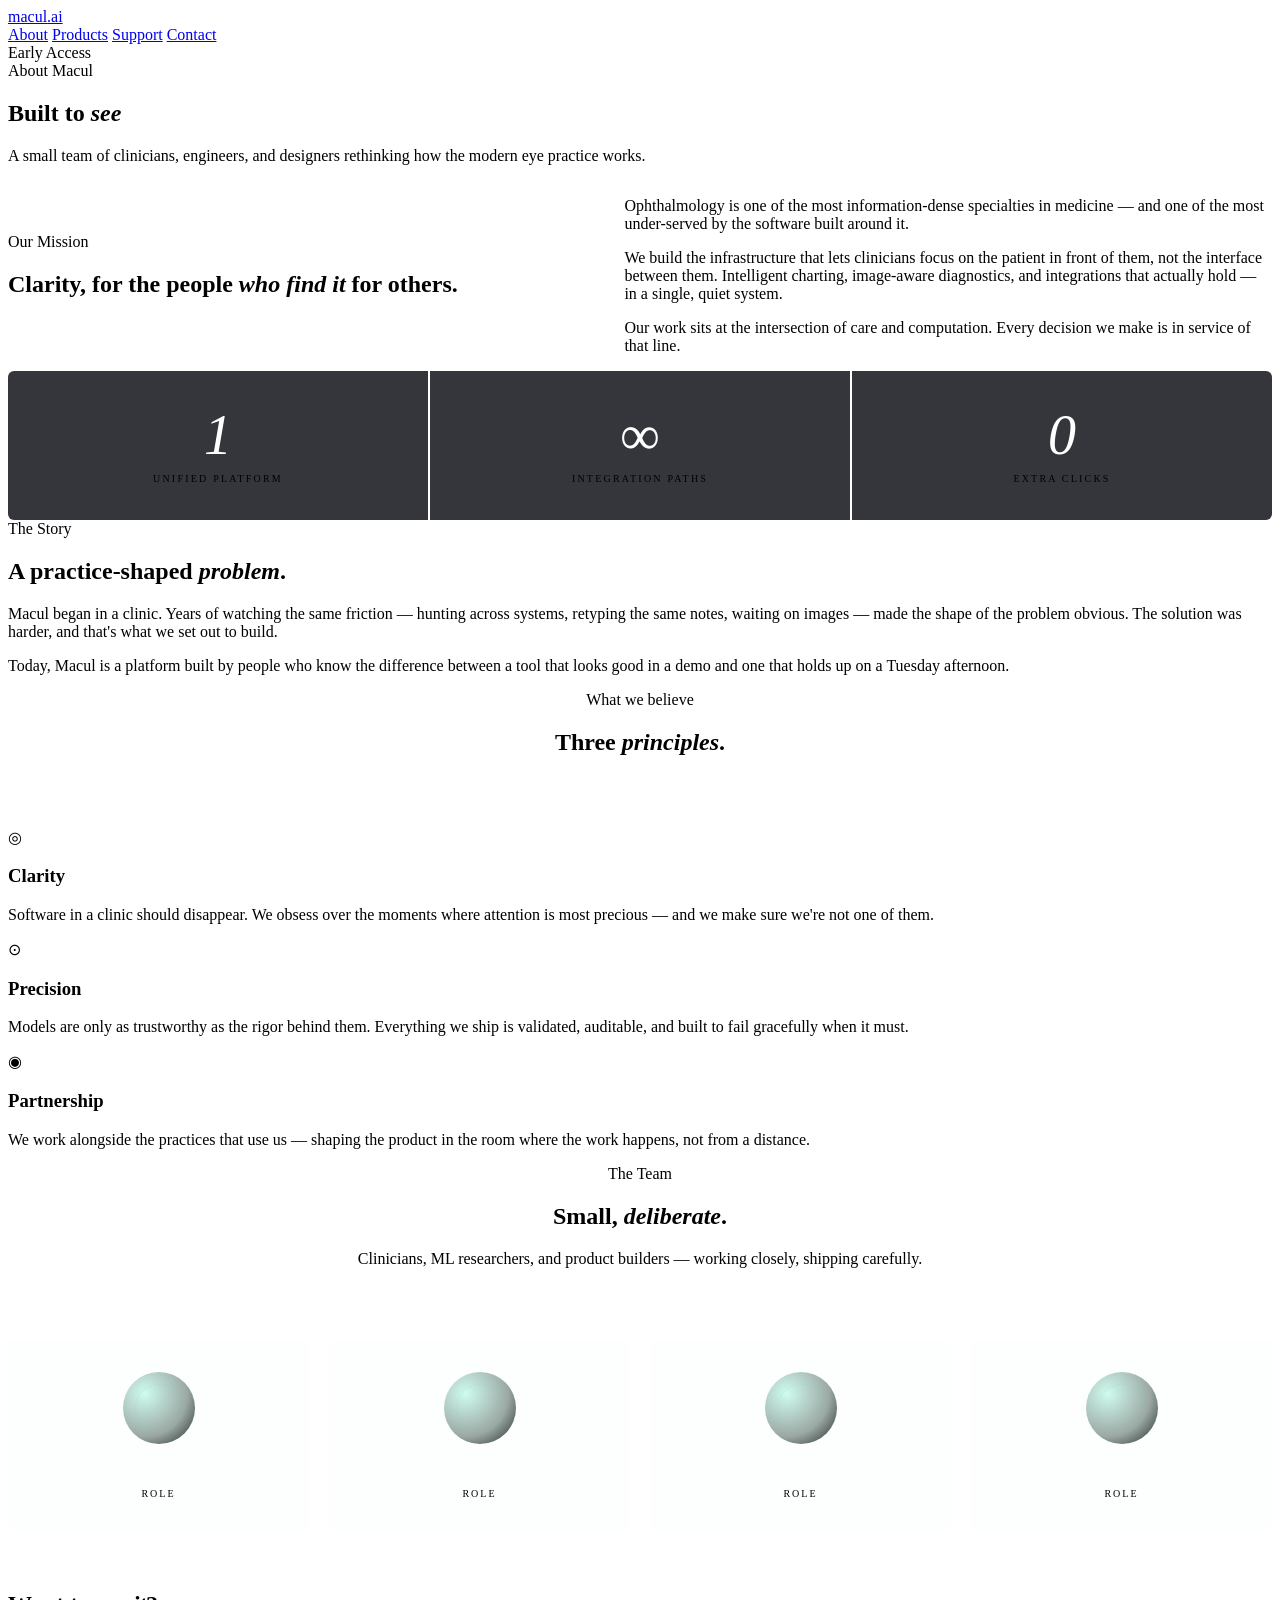
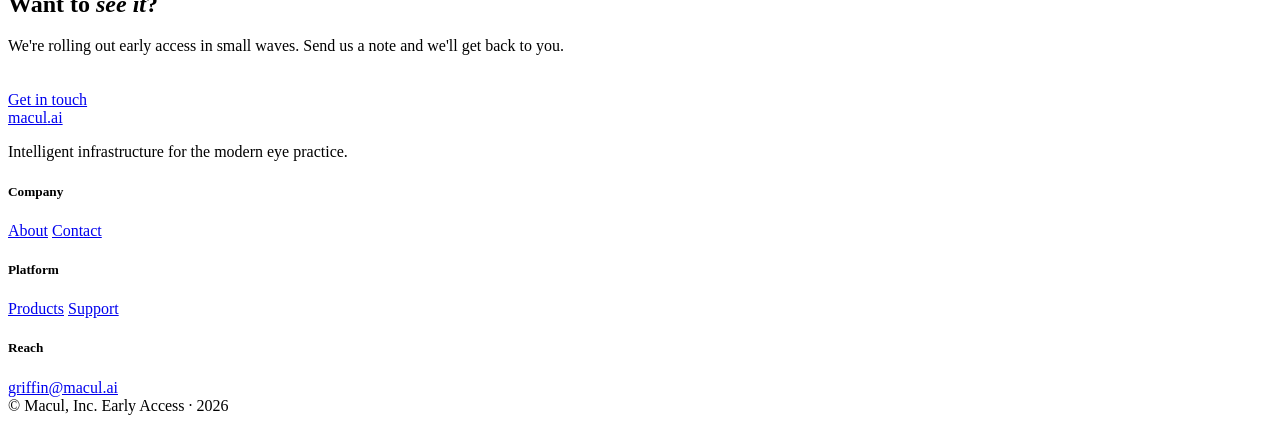
==== about/index.html @ c8741c11 "Create index.html" ====
<!DOCTYPE html>
<html lang="en">
<head>
  <meta charset="UTF-8" />
  <meta name="viewport" content="width=device-width, initial-scale=1.0, viewport-fit=cover" />
  <title>About — Macul.ai</title>
  <meta name="description" content="A team of clinicians, engineers, and designers rethinking how eye care works." />
  <link rel="preconnect" href="https://fonts.googleapis.com" />
  <link rel="preconnect" href="https://fonts.gstatic.com" crossorigin />
  <link href="https://fonts.googleapis.com/css2?family=Cormorant+Garamond:ital,wght@0,200;0,300;0,400;1,200;1,300;1,400&family=DM+Mono:wght@300;400;500&display=swap" rel="stylesheet" />
  <link rel="stylesheet" href="/styles.css" />
  <link rel="icon" type="image/png" href="/favicon.png" />
  <style>
    /* Page-specific */
    .mission {
      display: grid;
      grid-template-columns: 1fr 1.2fr;
      gap: clamp(32px, 6vw, 80px);
      align-items: center;
    }
    @media (max-width: 800px) {
      .mission { grid-template-columns: 1fr; }
    }

    .stat-strip {
      display: grid;
      grid-template-columns: repeat(3, 1fr);
      gap: 2px;
      background: var(--border-soft);
      border: 1px solid var(--border-soft);
      border-radius: 6px;
      overflow: hidden;
    }
    .stat {
      padding: 36px 28px;
      background: rgba(3, 4, 10, 0.8);
      text-align: center;
    }
    .stat .num {
      font-family: var(--serif);
      font-size: clamp(40px, 5vw, 56px);
      font-weight: 200;
      color: #fff;
      line-height: 1;
      margin-bottom: 10px;
    }
    .stat .num em {
      font-style: italic;
      color: var(--accent);
    }
    .stat .label {
      font-family: var(--mono);
      font-size: 10px;
      letter-spacing: 0.22em;
      text-transform: uppercase;
      color: var(--muted);
    }
    @media (max-width: 700px) {
      .stat-strip { grid-template-columns: 1fr; }
    }

    .team-grid {
      display: grid;
      grid-template-columns: repeat(4, 1fr);
      gap: 20px;
    }
    @media (max-width: 900px) { .team-grid { grid-template-columns: repeat(2, 1fr); } }
    @media (max-width: 500px) { .team-grid { grid-template-columns: 1fr; } }

    .team-card {
      padding: 32px 24px;
      border: 1px solid var(--border-soft);
      border-radius: 6px;
      background: rgba(74, 240, 196, 0.015);
      text-align: center;
      transition: border-color 0.3s, background 0.3s;
    }
    .team-card:hover {
      border-color: var(--border);
      background: rgba(74, 240, 196, 0.03);
    }
    .avatar {
      width: 72px;
      height: 72px;
      border-radius: 50%;
      margin: 0 auto 18px;
      background: radial-gradient(circle at 30% 30%,
        rgba(74, 240, 196, 0.25),
        rgba(10, 38, 28, 0.4) 60%,
        rgba(5, 14, 11, 0.9) 100%);
      border: 1px solid var(--border);
      position: relative;
    }
    .avatar::after {
      content: '';
      position: absolute;
      inset: 12px;
      border-radius: 50%;
      border: 1px dashed rgba(74, 240, 196, 0.2);
    }
    .team-card .name {
      font-family: var(--serif);
      font-size: 19px;
      color: #fff;
      margin-bottom: 4px;
    }
    .team-card .role {
      font-family: var(--mono);
      font-size: 10px;
      letter-spacing: 0.2em;
      text-transform: uppercase;
      color: var(--muted);
    }

    /* Hero decorative iris offset */
    .hero .iris-motif {
      transform: translate(-50%, -50%);
      opacity: 0.4;
    }
  </style>
</head>
<body>

  <div class="bg"></div>
  <div class="stars"></div>
  <div class="grain"></div>

  <nav class="nav">
    <a href="/" class="logo">macul<span>.ai</span></a>
    <div class="nav-links">
      <a href="/about/" class="active">About</a>
      <a href="/products/">Products</a>
      <a href="/support/">Support</a>
      <a href="/contact/">Contact</a>
    </div>
    <div class="pill"><div class="pill-dot"></div>Early Access</div>
  </nav>

  <main>

    <!-- Hero -->
    <section class="hero">
      <div class="iris-motif">
        <div class="iris-core"></div>
        <div class="ring r1"></div>
        <div class="ring r2"></div>
        <div class="ring r3"></div>
        <div class="ring r4"></div>
        <div class="orbit ob1"></div>
        <div class="orbit ob2"></div>
        <div class="orbit ob3"></div>
      </div>
      <div class="hero-inner">
        <div class="eyebrow fade-in">About Macul</div>
        <h1 class="fade-in delay-1">Built to <em>see</em></h1>
        <p class="hero-tagline fade-in delay-2">
          A small team of clinicians, engineers, and designers rethinking
          how the modern eye practice works.
        </p>
      </div>
    </section>

    <div class="divider"></div>

    <!-- Mission -->
    <section>
      <div class="container">
        <div class="mission">
          <div>
            <div class="section-label">Our Mission</div>
            <h2>Clarity, for the people <em>who find it</em> for others.</h2>
          </div>
          <div>
            <p class="lead">
              Ophthalmology is one of the most information-dense specialties
              in medicine — and one of the most under-served by the software
              built around it.
            </p>
            <p>
              We build the infrastructure that lets clinicians focus on the
              patient in front of them, not the interface between them.
              Intelligent charting, image-aware diagnostics, and integrations
              that actually hold — in a single, quiet system.
            </p>
            <p>
              Our work sits at the intersection of care and computation. Every
              decision we make is in service of that line.
            </p>
          </div>
        </div>
      </div>
    </section>

    <!-- Stats -->
    <section style="padding-top: 0;">
      <div class="container">
        <div class="stat-strip">
          <div class="stat">
            <div class="num"><em>1</em></div>
            <div class="label">Unified Platform</div>
          </div>
          <div class="stat">
            <div class="num">∞</div>
            <div class="label">Integration Paths</div>
          </div>
          <div class="stat">
            <div class="num"><em>0</em></div>
            <div class="label">Extra Clicks</div>
          </div>
        </div>
      </div>
    </section>

    <div class="divider"></div>

    <!-- Story -->
    <section>
      <div class="container">
        <div class="text-center max-prose mx-auto">
          <div class="section-label" style="justify-content:center;">The Story</div>
          <h2>A practice-shaped <em>problem</em>.</h2>
          <p class="mt-lg">
            Macul began in a clinic. Years of watching the same friction —
            hunting across systems, retyping the same notes, waiting on
            images — made the shape of the problem obvious. The solution
            was harder, and that's what we set out to build.
          </p>
          <p>
            Today, Macul is a platform built by people who know the difference
            between a tool that looks good in a demo and one that holds up
            on a Tuesday afternoon.
          </p>
        </div>
      </div>
    </section>

    <div class="divider"></div>

    <!-- Principles -->
    <section>
      <div class="container">
        <div style="text-align:center; margin-bottom: clamp(40px, 6vw, 72px);">
          <div class="section-label" style="justify-content:center;">What we believe</div>
          <h2>Three <em>principles</em>.</h2>
        </div>
        <div class="grid-3">
          <div class="card">
            <span class="glyph">◎</span>
            <h3>Clarity</h3>
            <p>
              Software in a clinic should disappear. We obsess over the moments
              where attention is most precious — and we make sure we're not
              one of them.
            </p>
          </div>
          <div class="card">
            <span class="glyph">⊙</span>
            <h3>Precision</h3>
            <p>
              Models are only as trustworthy as the rigor behind them.
              Everything we ship is validated, auditable, and built to fail
              gracefully when it must.
            </p>
          </div>
          <div class="card">
            <span class="glyph">◉</span>
            <h3>Partnership</h3>
            <p>
              We work alongside the practices that use us — shaping the product
              in the room where the work happens, not from a distance.
            </p>
          </div>
        </div>
      </div>
    </section>

    <div class="divider"></div>

    <!-- Team (placeholder) -->
    <section>
      <div class="container">
        <div style="text-align:center; margin-bottom: clamp(40px, 6vw, 72px);">
          <div class="section-label" style="justify-content:center;">The Team</div>
          <h2>Small, <em>deliberate</em>.</h2>
          <p class="max-prose mx-auto mt-lg">
            Clinicians, ML researchers, and product builders — working closely,
            shipping carefully.
          </p>
        </div>
        <div class="team-grid">
          <div class="team-card">
            <div class="avatar"></div>
            <div class="name">Name</div>
            <div class="role">Role</div>
          </div>
          <div class="team-card">
            <div class="avatar"></div>
            <div class="name">Name</div>
            <div class="role">Role</div>
          </div>
          <div class="team-card">
            <div class="avatar"></div>
            <div class="name">Name</div>
            <div class="role">Role</div>
          </div>
          <div class="team-card">
            <div class="avatar"></div>
            <div class="name">Name</div>
            <div class="role">Role</div>
          </div>
        </div>
      </div>
    </section>

    <!-- CTA -->
    <section style="padding-top: 40px;">
      <div class="container text-center">
        <h2>Want to <em>see it</em>?</h2>
        <p class="max-prose mx-auto mt-lg" style="margin-bottom: 36px;">
          We're rolling out early access in small waves. Send us a note and
          we'll get back to you.
        </p>
        <a href="/contact/" class="btn">Get in touch</a>
      </div>
    </section>

  </main>

  <footer>
    <div class="footer-inner">
      <div class="footer-top">
        <div class="footer-brand">
          <a href="/" class="logo">macul<span>.ai</span></a>
          <p>Intelligent infrastructure for the modern eye practice.</p>
        </div>
        <div class="footer-nav">
          <div class="footer-col">
            <h5>Company</h5>
            <a href="/about/">About</a>
            <a href="/contact/">Contact</a>
          </div>
          <div class="footer-col">
            <h5>Platform</h5>
            <a href="/products/">Products</a>
            <a href="/support/">Support</a>
          </div>
          <div class="footer-col">
            <h5>Reach</h5>
            <a href="mailto:griffin@macul.ai">griffin@macul.ai</a>
          </div>
        </div>
      </div>
      <div class="footer-bottom">
        <span>© Macul, Inc.</span>
        <span>Early Access · 2026</span>
      </div>
    </div>
  </footer>

</body>
</html>
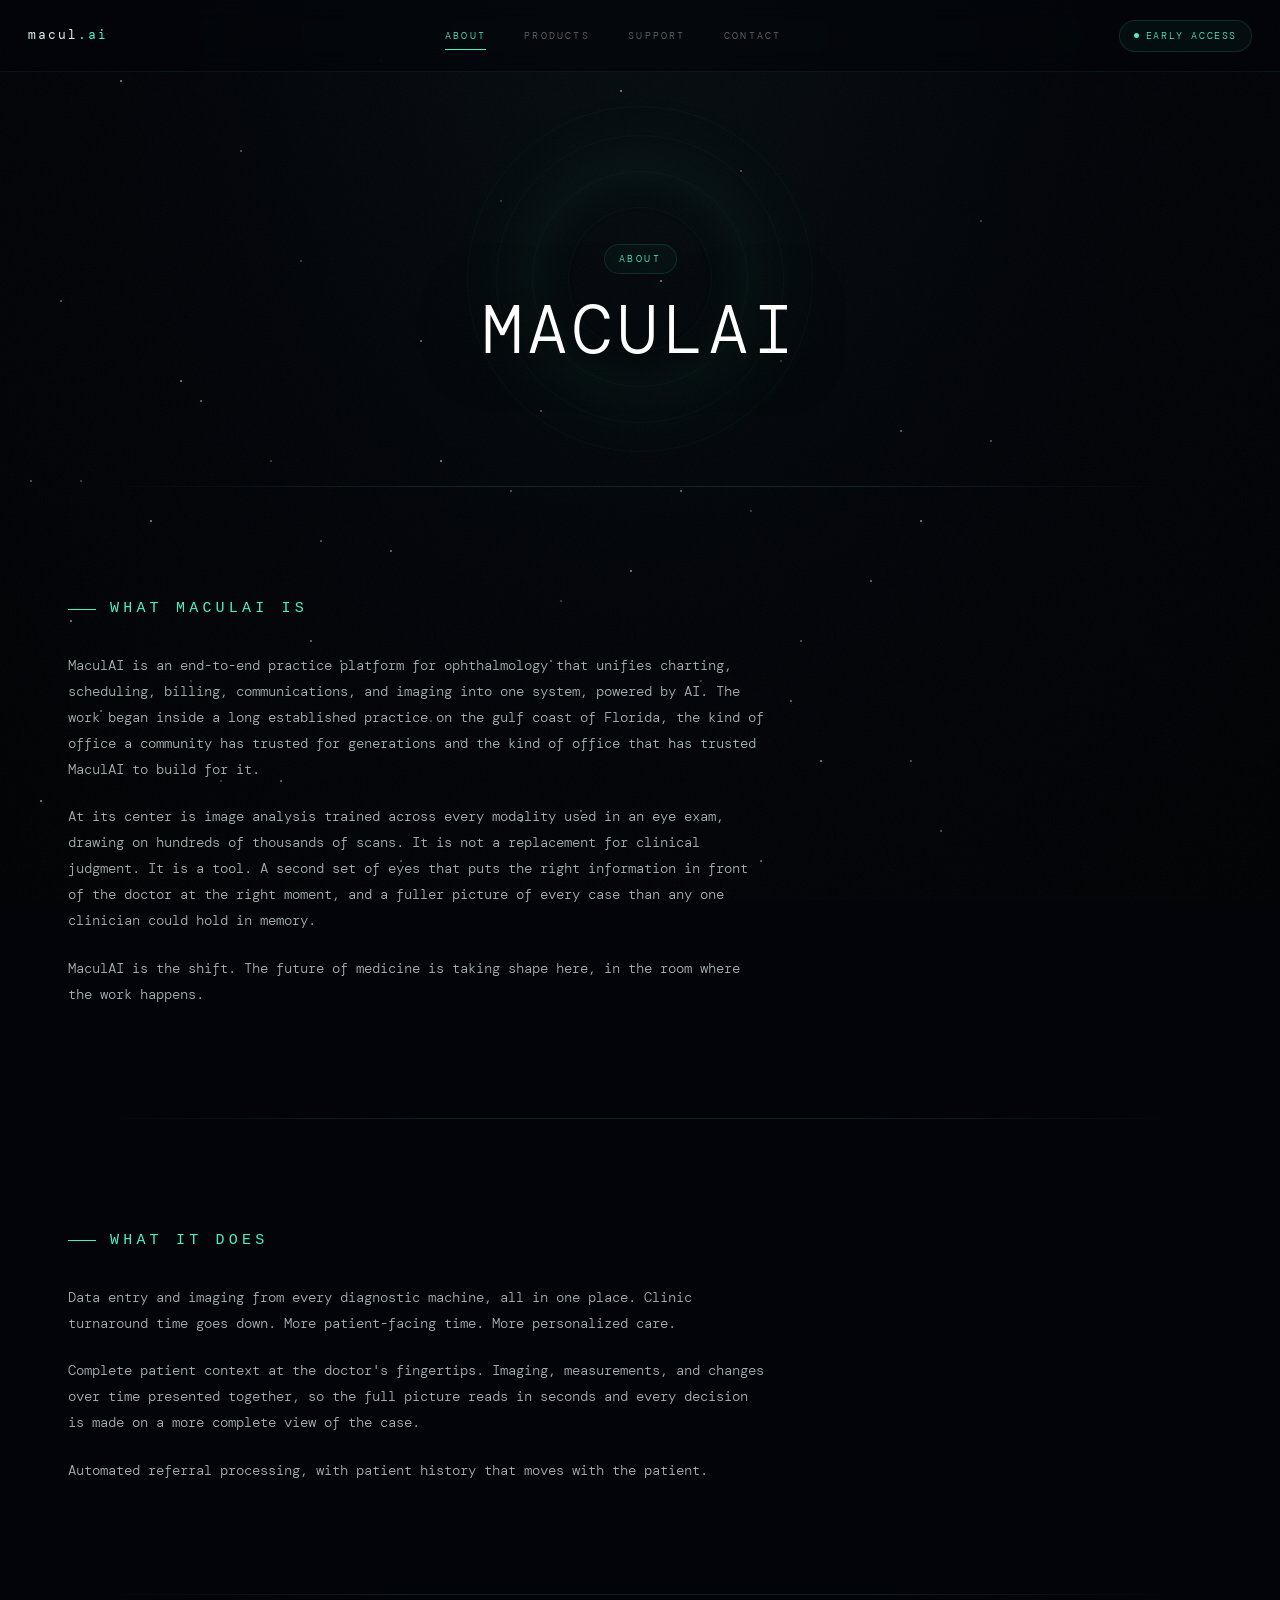
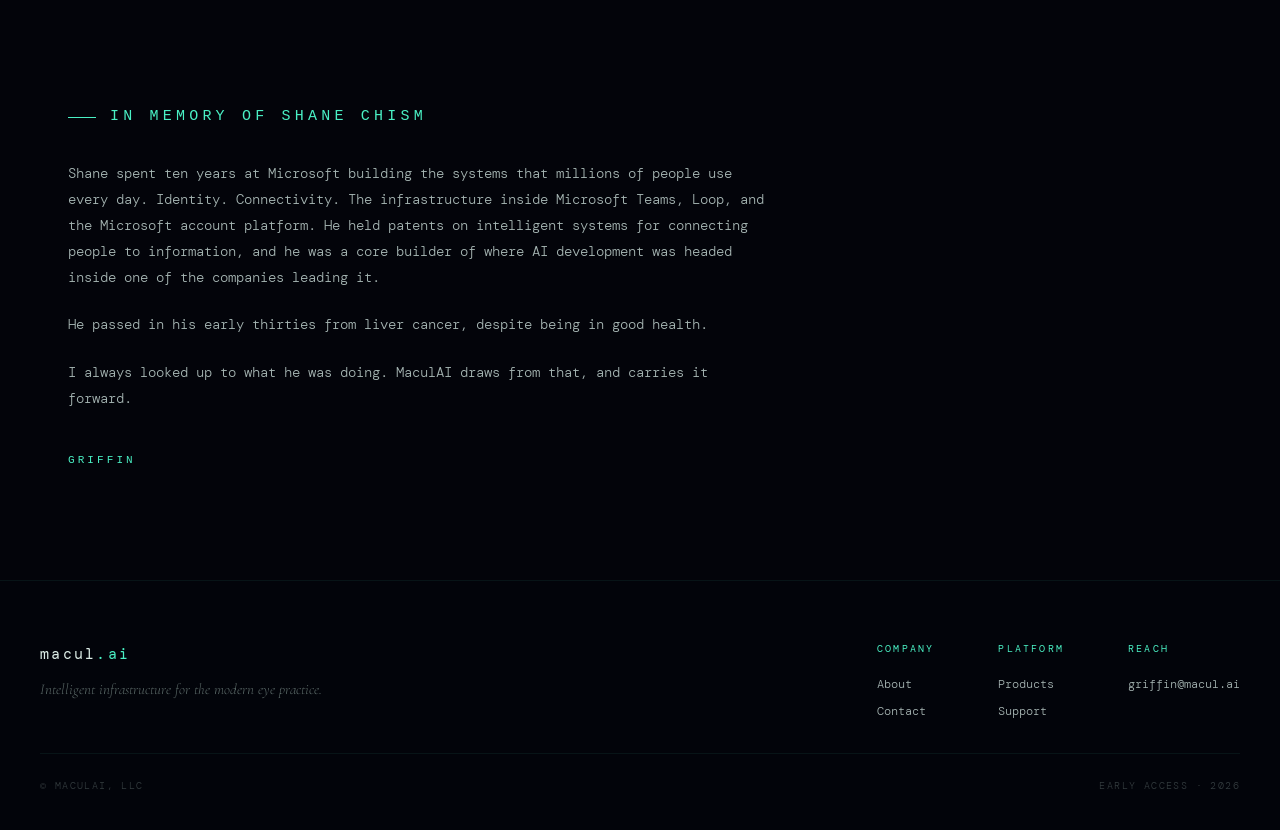
==== commit 7d5a2a53: "Update index.html" ====
--- a/about/index.html
+++ b/about/index.html
@@ -3,119 +3,116 @@
 <head>
   <meta charset="UTF-8" />
   <meta name="viewport" content="width=device-width, initial-scale=1.0, viewport-fit=cover" />
-  <title>About — Macul.ai</title>
-  <meta name="description" content="A team of clinicians, engineers, and designers rethinking how eye care works." />
+  <title>About — MaculAI</title>
+  <meta name="description" content="An end-to-end practice platform for ophthalmology." />
   <link rel="preconnect" href="https://fonts.googleapis.com" />
   <link rel="preconnect" href="https://fonts.gstatic.com" crossorigin />
   <link href="https://fonts.googleapis.com/css2?family=Cormorant+Garamond:ital,wght@0,200;0,300;0,400;1,200;1,300;1,400&family=DM+Mono:wght@300;400;500&display=swap" rel="stylesheet" />
   <link rel="stylesheet" href="/styles.css" />
   <link rel="icon" type="image/png" href="/favicon.png" />
   <style>
-    /* Page-specific */
-    .mission {
-      display: grid;
-      grid-template-columns: 1fr 1.2fr;
-      gap: clamp(32px, 6vw, 80px);
-      align-items: center;
-    }
-    @media (max-width: 800px) {
-      .mission { grid-template-columns: 1fr; }
-    }
-
-    .stat-strip {
-      display: grid;
-      grid-template-columns: repeat(3, 1fr);
-      gap: 2px;
-      background: var(--border-soft);
-      border: 1px solid var(--border-soft);
-      border-radius: 6px;
-      overflow: hidden;
-    }
-    .stat {
-      padding: 36px 28px;
-      background: rgba(3, 4, 10, 0.8);
-      text-align: center;
-    }
-    .stat .num {
-      font-family: var(--serif);
-      font-size: clamp(40px, 5vw, 56px);
-      font-weight: 200;
-      color: #fff;
-      line-height: 1;
-      margin-bottom: 10px;
-    }
-    .stat .num em {
-      font-style: italic;
-      color: var(--accent);
-    }
-    .stat .label {
-      font-family: var(--mono);
-      font-size: 10px;
-      letter-spacing: 0.22em;
-      text-transform: uppercase;
-      color: var(--muted);
-    }
-    @media (max-width: 700px) {
-      .stat-strip { grid-template-columns: 1fr; }
-    }
-
-    .team-grid {
-      display: grid;
-      grid-template-columns: repeat(4, 1fr);
-      gap: 20px;
-    }
-    @media (max-width: 900px) { .team-grid { grid-template-columns: repeat(2, 1fr); } }
-    @media (max-width: 500px) { .team-grid { grid-template-columns: 1fr; } }
-
-    .team-card {
-      padding: 32px 24px;
-      border: 1px solid var(--border-soft);
-      border-radius: 6px;
-      background: rgba(74, 240, 196, 0.015);
-      text-align: center;
-      transition: border-color 0.3s, background 0.3s;
-    }
-    .team-card:hover {
-      border-color: var(--border);
-      background: rgba(74, 240, 196, 0.03);
-    }
-    .avatar {
-      width: 72px;
-      height: 72px;
-      border-radius: 50%;
-      margin: 0 auto 18px;
-      background: radial-gradient(circle at 30% 30%,
-        rgba(74, 240, 196, 0.25),
-        rgba(10, 38, 28, 0.4) 60%,
-        rgba(5, 14, 11, 0.9) 100%);
-      border: 1px solid var(--border);
-      position: relative;
-    }
-    .avatar::after {
-      content: '';
-      position: absolute;
-      inset: 12px;
-      border-radius: 50%;
-      border: 1px dashed rgba(74, 240, 196, 0.2);
-    }
-    .team-card .name {
-      font-family: var(--serif);
-      font-size: 19px;
-      color: #fff;
-      margin-bottom: 4px;
-    }
-    .team-card .role {
-      font-family: var(--mono);
-      font-size: 10px;
-      letter-spacing: 0.2em;
-      text-transform: uppercase;
-      color: var(--muted);
-    }
-
-    /* Hero decorative iris offset */
+    /* Professional cosmos: keep the look, kill the flash */
+
+    /* Iris motif: kill all motion, simplify to a quiet glow */
     .hero .iris-motif {
       transform: translate(-50%, -50%);
       opacity: 0.4;
+      width: 360px;
+      height: 360px;
+    }
+    .hero .iris-motif .ring {
+      animation: none !important;
+    }
+    .hero .iris-motif .ring::before {
+      border-style: solid !important;
+      border-color: rgba(74, 240, 196, 0.08) !important;
+    }
+    .hero .iris-motif .orbit {
+      display: none;
+    }
+
+    /* Hero: tighter, branded, not flashy */
+    .hero {
+      min-height: 46vh;
+      padding-top: 110px;
+      padding-bottom: 60px;
+    }
+    .hero h1.brand {
+      font-family: var(--mono);
+      font-size: clamp(40px, 6vw, 68px);
+      font-weight: 300;
+      letter-spacing: 0.06em;
+      text-transform: uppercase;
+      color: #fff;
+      text-shadow: 0 0 60px rgba(0,0,0,0.85);
+      margin: 0;
+      line-height: 1;
+    }
+
+    /* Section heading: like a blueprint label */
+    .section-heading {
+      font-family: var(--mono);
+      font-size: clamp(13px, 1.3vw, 15px);
+      font-weight: 500;
+      letter-spacing: 0.28em;
+      text-transform: uppercase;
+      color: var(--accent);
+      margin-bottom: 32px;
+      display: flex;
+      align-items: center;
+      gap: 14px;
+    }
+    .section-heading::before {
+      content: '';
+      width: 28px;
+      height: 1px;
+      background: var(--accent);
+      flex-shrink: 0;
+    }
+
+    /* About body: clean prose, max-width controlled */
+    .about-body {
+      max-width: 700px;
+    }
+    .about-body p {
+      font-family: var(--mono);
+      font-size: 14px;
+      font-weight: 300;
+      line-height: 1.85;
+      color: var(--text-soft);
+    }
+    .about-body p + p {
+      margin-top: 22px;
+    }
+    .about-body p strong {
+      color: var(--text);
+      font-weight: 400;
+    }
+
+    /* Signature: clean, mint, unmistakable */
+    .signature {
+      margin-top: 40px;
+      font-family: var(--mono);
+      font-size: 11px;
+      font-weight: 500;
+      letter-spacing: 0.28em;
+      text-transform: uppercase;
+      color: var(--accent);
+    }
+
+    /* Section spacing: generous but not bloated */
+    section {
+      padding: clamp(70px, 9vw, 110px) 0;
+    }
+
+    /* Slow the pill dot — less flashy */
+    .pill-dot {
+      animation-duration: 3.2s;
+    }
+
+    /* Slow fades */
+    .fade-in {
+      animation-duration: 1.2s;
     }
   </style>
 </head>
@@ -146,89 +143,67 @@
         <div class="ring r2"></div>
         <div class="ring r3"></div>
         <div class="ring r4"></div>
-        <div class="orbit ob1"></div>
-        <div class="orbit ob2"></div>
-        <div class="orbit ob3"></div>
       </div>
       <div class="hero-inner">
-        <div class="eyebrow fade-in">About Macul</div>
-        <h1 class="fade-in delay-1">Built to <em>see</em></h1>
-        <p class="hero-tagline fade-in delay-2">
-          A small team of clinicians, engineers, and designers rethinking
-          how the modern eye practice works.
-        </p>
+        <div class="eyebrow fade-in">About</div>
+        <h1 class="brand fade-in delay-1">MACULAI</h1>
       </div>
     </section>
 
     <div class="divider"></div>
 
-    <!-- Mission -->
+    <!-- What MaculAI Is -->
     <section>
       <div class="container">
-        <div class="mission">
-          <div>
-            <div class="section-label">Our Mission</div>
-            <h2>Clarity, for the people <em>who find it</em> for others.</h2>
-          </div>
-          <div>
-            <p class="lead">
-              Ophthalmology is one of the most information-dense specialties
-              in medicine — and one of the most under-served by the software
-              built around it.
-            </p>
-            <p>
-              We build the infrastructure that lets clinicians focus on the
-              patient in front of them, not the interface between them.
-              Intelligent charting, image-aware diagnostics, and integrations
-              that actually hold — in a single, quiet system.
-            </p>
-            <p>
-              Our work sits at the intersection of care and computation. Every
-              decision we make is in service of that line.
-            </p>
-          </div>
-        </div>
-      </div>
-    </section>
-
-    <!-- Stats -->
-    <section style="padding-top: 0;">
-      <div class="container">
-        <div class="stat-strip">
-          <div class="stat">
-            <div class="num"><em>1</em></div>
-            <div class="label">Unified Platform</div>
-          </div>
-          <div class="stat">
-            <div class="num">∞</div>
-            <div class="label">Integration Paths</div>
-          </div>
-          <div class="stat">
-            <div class="num"><em>0</em></div>
-            <div class="label">Extra Clicks</div>
-          </div>
+        <div class="about-body">
+          <div class="section-heading">What MaculAI Is</div>
+          <p>
+            MaculAI is an end-to-end practice platform for ophthalmology
+            that unifies charting, scheduling, billing, communications,
+            and imaging into one system, powered by AI.
+            The work began inside a long established practice on
+            the gulf coast of Florida, the kind of office a community
+            has trusted for generations and the kind of office that has
+            trusted MaculAI to build for it.
+          </p>
+          <p>
+            At its center is image analysis trained across every
+            modality used in an eye exam, drawing on hundreds of
+            thousands of scans. It is not a replacement for clinical
+            judgment. It is a tool. A second set of eyes that puts the
+            right information in front of the doctor at the right
+            moment, and a fuller picture of every case than any one
+            clinician could hold in memory.
+          </p>
+          <p>
+            MaculAI is the shift. The future of medicine is taking
+            shape here, in the room where the work happens.
+          </p>
         </div>
       </div>
     </section>
 
     <div class="divider"></div>
 
-    <!-- Story -->
+    <!-- What It Does -->
     <section>
       <div class="container">
-        <div class="text-center max-prose mx-auto">
-          <div class="section-label" style="justify-content:center;">The Story</div>
-          <h2>A practice-shaped <em>problem</em>.</h2>
-          <p class="mt-lg">
-            Macul began in a clinic. Years of watching the same friction —
-            hunting across systems, retyping the same notes, waiting on
-            images — made the shape of the problem obvious. The solution
-            was harder, and that's what we set out to build.
-          </p>
-          <p>
-            Today, Macul is a platform built by people who know the difference
-            between a tool that looks good in a demo and one that holds up
-            on a Tuesday afternoon.
+        <div class="about-body">
+          <div class="section-heading">What It Does</div>
+          <p>
+            Data entry and imaging from every diagnostic machine, all
+            in one place. Clinic turnaround time goes down. More
+            patient-facing time. More personalized care.
+          </p>
+          <p>
+            Complete patient context at the doctor's fingertips.
+            Imaging, measurements, and changes over time presented
+            together, so the full picture reads in seconds and every
+            decision is made on a more complete view of the case.
+          </p>
+          <p>
+            Automated referral processing, with patient history that
+            moves with the patient.
           </p>
         </div>
       </div>
@@ -236,91 +211,31 @@
 
     <div class="divider"></div>
 
-    <!-- Principles -->
+    <!-- In Memory of Shane Chism -->
     <section>
       <div class="container">
-        <div style="text-align:center; margin-bottom: clamp(40px, 6vw, 72px);">
-          <div class="section-label" style="justify-content:center;">What we believe</div>
-          <h2>Three <em>principles</em>.</h2>
-        </div>
-        <div class="grid-3">
-          <div class="card">
-            <span class="glyph">◎</span>
-            <h3>Clarity</h3>
-            <p>
-              Software in a clinic should disappear. We obsess over the moments
-              where attention is most precious — and we make sure we're not
-              one of them.
-            </p>
-          </div>
-          <div class="card">
-            <span class="glyph">⊙</span>
-            <h3>Precision</h3>
-            <p>
-              Models are only as trustworthy as the rigor behind them.
-              Everything we ship is validated, auditable, and built to fail
-              gracefully when it must.
-            </p>
-          </div>
-          <div class="card">
-            <span class="glyph">◉</span>
-            <h3>Partnership</h3>
-            <p>
-              We work alongside the practices that use us — shaping the product
-              in the room where the work happens, not from a distance.
-            </p>
-          </div>
-        </div>
-      </div>
-    </section>
-
-    <div class="divider"></div>
-
-    <!-- Team (placeholder) -->
-    <section>
-      <div class="container">
-        <div style="text-align:center; margin-bottom: clamp(40px, 6vw, 72px);">
-          <div class="section-label" style="justify-content:center;">The Team</div>
-          <h2>Small, <em>deliberate</em>.</h2>
-          <p class="max-prose mx-auto mt-lg">
-            Clinicians, ML researchers, and product builders — working closely,
-            shipping carefully.
-          </p>
-        </div>
-        <div class="team-grid">
-          <div class="team-card">
-            <div class="avatar"></div>
-            <div class="name">Name</div>
-            <div class="role">Role</div>
-          </div>
-          <div class="team-card">
-            <div class="avatar"></div>
-            <div class="name">Name</div>
-            <div class="role">Role</div>
-          </div>
-          <div class="team-card">
-            <div class="avatar"></div>
-            <div class="name">Name</div>
-            <div class="role">Role</div>
-          </div>
-          <div class="team-card">
-            <div class="avatar"></div>
-            <div class="name">Name</div>
-            <div class="role">Role</div>
-          </div>
-        </div>
-      </div>
-    </section>
-
-    <!-- CTA -->
-    <section style="padding-top: 40px;">
-      <div class="container text-center">
-        <h2>Want to <em>see it</em>?</h2>
-        <p class="max-prose mx-auto mt-lg" style="margin-bottom: 36px;">
-          We're rolling out early access in small waves. Send us a note and
-          we'll get back to you.
-        </p>
-        <a href="/contact/" class="btn">Get in touch</a>
+        <div class="about-body">
+          <div class="section-heading">In Memory of Shane Chism</div>
+          <p>
+            Shane spent ten years at Microsoft building the systems
+            that millions of people use every day. Identity.
+            Connectivity. The infrastructure inside Microsoft Teams,
+            Loop, and the Microsoft account platform. He held patents
+            on intelligent systems for connecting people to
+            information, and he was a core builder of where AI
+            development was headed inside one of the companies leading
+            it.
+          </p>
+          <p>
+            He passed in his early thirties from liver cancer, despite
+            being in good health.
+          </p>
+          <p>
+            I always looked up to what he was doing. MaculAI draws
+            from that, and carries it forward.
+          </p>
+          <div class="signature">Griffin</div>
+        </div>
       </div>
     </section>
 
@@ -351,7 +266,7 @@
         </div>
       </div>
       <div class="footer-bottom">
-        <span>© Macul, Inc.</span>
+        <span>© MaculAI, LLC</span>
         <span>Early Access · 2026</span>
       </div>
     </div>
--- a/styles.css
+++ b/styles.css
@@ -0,0 +1,743 @@
+/* ============================================
+   macul.ai — shared styles
+   ============================================ */
+
+*, *::before, *::after {
+  box-sizing: border-box;
+  margin: 0;
+  padding: 0;
+}
+
+:root {
+  --accent: #4af0c4;
+  --accent-dim: rgba(74, 240, 196, 0.5);
+  --accent-faint: rgba(74, 240, 196, 0.12);
+  --bg: #03040a;
+  --bg-deep: #010204;
+  --text: #ddeee8;
+  --text-soft: rgba(220, 240, 235, 0.75);
+  --muted: rgba(200, 230, 220, 0.45);
+  --muted-deep: rgba(200, 230, 220, 0.25);
+  --border: rgba(74, 240, 196, 0.13);
+  --border-soft: rgba(74, 240, 196, 0.07);
+  --serif: 'Cormorant Garamond', serif;
+  --mono: 'DM Mono', monospace;
+  --max: 1200px;
+  --nav-h: 72px;
+}
+
+html, body {
+  width: 100%;
+  background: var(--bg);
+  color: var(--text);
+  font-family: var(--mono);
+  font-weight: 300;
+  line-height: 1.6;
+  overflow-x: hidden;
+  scroll-behavior: smooth;
+}
+
+body {
+  min-height: 100vh;
+  position: relative;
+}
+
+/* ============================================
+   Background layers
+   ============================================ */
+
+.bg {
+  position: fixed;
+  inset: 0;
+  background:
+    radial-gradient(ellipse at 50% 0%, #060d11 0%, #020408 50%, #010204 100%);
+  z-index: 0;
+}
+
+.stars {
+  position: fixed;
+  inset: 0;
+  z-index: 1;
+  overflow: hidden;
+  pointer-events: none;
+}
+.stars::before,
+.stars::after {
+  content: '';
+  position: absolute;
+  width: 2px;
+  height: 2px;
+  border-radius: 50%;
+  animation: twinkle 4s ease-in-out infinite alternate;
+  box-shadow:
+    120px 80px rgba(200,245,235,0.6),
+    240px 150px rgba(200,245,235,0.4),
+    380px 60px rgba(200,245,235,0.5),
+    500px 200px rgba(200,245,235,0.3),
+    620px 90px rgba(200,245,235,0.6),
+    740px 170px rgba(200,245,235,0.4),
+    860px 40px rgba(200,245,235,0.5),
+    980px 220px rgba(200,245,235,0.3),
+    60px 300px rgba(200,245,235,0.4),
+    180px 380px rgba(200,245,235,0.6),
+    300px 260px rgba(200,245,235,0.3),
+    420px 340px rgba(200,245,235,0.5),
+    540px 410px rgba(200,245,235,0.4),
+    660px 280px rgba(200,245,235,0.6),
+    780px 360px rgba(200,245,235,0.3),
+    900px 430px rgba(200,245,235,0.5),
+    30px 480px rgba(200,245,235,0.4),
+    150px 520px rgba(200,245,235,0.6),
+    270px 460px rgba(200,245,235,0.3),
+    390px 550px rgba(200,245,235,0.5),
+    510px 490px rgba(200,245,235,0.4),
+    630px 570px rgba(200,245,235,0.6),
+    750px 510px rgba(200,245,235,0.3),
+    870px 580px rgba(200,245,235,0.5),
+    990px 440px rgba(200,245,235,0.4),
+    70px 620px rgba(200,245,235,0.6),
+    190px 680px rgba(200,245,235,0.3),
+    310px 640px rgba(200,245,235,0.5),
+    430px 720px rgba(200,245,235,0.4),
+    550px 660px rgba(200,245,235,0.6),
+    670px 740px rgba(200,245,235,0.3),
+    790px 700px rgba(200,245,235,0.5),
+    910px 760px rgba(200,245,235,0.4),
+    40px 800px rgba(200,245,235,0.6),
+    160px 840px rgba(200,245,235,0.3),
+    280px 780px rgba(200,245,235,0.5),
+    400px 860px rgba(200,245,235,0.4),
+    520px 820px rgba(200,245,235,0.6),
+    640px 900px rgba(200,245,235,0.3),
+    760px 860px rgba(200,245,235,0.5);
+}
+.stars::after {
+  animation-delay: 2s;
+  top: 40%;
+  box-shadow:
+    80px 120px rgba(200,245,235,0.3),
+    200px 40px rgba(200,245,235,0.5),
+    320px 180px rgba(200,245,235,0.4),
+    440px 100px rgba(200,245,235,0.6),
+    560px 240px rgba(200,245,235,0.3),
+    680px 130px rgba(200,245,235,0.5),
+    800px 280px rgba(200,245,235,0.4),
+    920px 160px rgba(200,245,235,0.6),
+    100px 350px rgba(200,245,235,0.5),
+    220px 420px rgba(200,245,235,0.3),
+    340px 300px rgba(200,245,235,0.6),
+    460px 380px rgba(200,245,235,0.4),
+    580px 450px rgba(200,245,235,0.5),
+    700px 320px rgba(200,245,235,0.3),
+    820px 400px rgba(200,245,235,0.6),
+    940px 470px rgba(200,245,235,0.4),
+    50px 540px rgba(200,245,235,0.3),
+    170px 600px rgba(200,245,235,0.5),
+    290px 560px rgba(200,245,235,0.4),
+    410px 630px rgba(200,245,235,0.6),
+    530px 580px rgba(200,245,235,0.3),
+    650px 650px rgba(200,245,235,0.5),
+    770px 610px rgba(200,245,235,0.4),
+    890px 670px rgba(200,245,235,0.6),
+    110px 730px rgba(200,245,235,0.5),
+    230px 790px rgba(200,245,235,0.3),
+    350px 750px rgba(200,245,235,0.6),
+    470px 820px rgba(200,245,235,0.4),
+    590px 770px rgba(200,245,235,0.5),
+    710px 840px rgba(200,245,235,0.3);
+}
+@keyframes twinkle {
+  0%   { opacity: 0.35; }
+  100% { opacity: 1; }
+}
+
+.grain {
+  position: fixed;
+  inset: 0;
+  z-index: 3;
+  pointer-events: none;
+  opacity: 0.035;
+  background-image: url("data:image/svg+xml,%3Csvg viewBox='0 0 256 256' xmlns='http://www.w3.org/2000/svg'%3E%3Cfilter id='n'%3E%3CfeTurbulence type='fractalNoise' baseFrequency='0.9' numOctaves='4'/%3E%3C/filter%3E%3Crect width='100%25' height='100%25' filter='url(%23n)'/%3E%3C/svg%3E");
+  background-size: 200px 200px;
+}
+
+/* ============================================
+   Decorative iris (small motif for subpages)
+   ============================================ */
+
+.iris-motif {
+  position: absolute;
+  width: 420px;
+  height: 420px;
+  border-radius: 50%;
+  pointer-events: none;
+  z-index: 1;
+  opacity: 0.55;
+}
+.iris-motif .iris-core {
+  position: absolute;
+  inset: 0;
+  border-radius: 50%;
+  background:
+    radial-gradient(circle at 50% 50%,
+      transparent 0%,
+      transparent 26%,
+      rgba(10,38,28,0.35) 35%,
+      rgba(18,55,42,0.45) 42%,
+      rgba(10,38,28,0.3) 55%,
+      rgba(5,18,13,0.2) 72%,
+      transparent 90%
+    );
+}
+.iris-motif .ring {
+  position: absolute;
+  inset: 0;
+  border-radius: 50%;
+}
+.iris-motif .ring::before {
+  content: '';
+  position: absolute;
+  inset: 0;
+  border-radius: 50%;
+  border: 1px dashed rgba(74,240,196,0.15);
+}
+.iris-motif .r1 { inset: 30%; animation: spin 18s linear infinite; }
+.iris-motif .r2 { inset: 20%; animation: spin 28s linear infinite reverse; }
+.iris-motif .r3 { inset: 10%; animation: spin 38s linear infinite; }
+.iris-motif .r4 { inset: 2%;  animation: spin 48s linear infinite reverse; }
+.iris-motif .r2::before,
+.iris-motif .r3::before,
+.iris-motif .r4::before { border-style: solid; border-color: rgba(74,240,196,0.08); }
+
+.iris-motif .orbit {
+  position: absolute;
+  inset: 0;
+  border-radius: 50%;
+  animation: spin var(--dur, 14s) linear infinite var(--dir, normal);
+}
+.iris-motif .orbit::after {
+  content: '';
+  position: absolute;
+  width: var(--size, 3px);
+  height: var(--size, 3px);
+  background: var(--accent);
+  border-radius: 50%;
+  top: 0; left: 50%;
+  transform: translateX(-50%);
+  box-shadow: 0 0 6px var(--accent), 0 0 12px rgba(74,240,196,0.4);
+  opacity: var(--op, 0.7);
+}
+.iris-motif .ob1 { --dur: 10s; --size: 3px; --op: 0.8; inset: -2%; }
+.iris-motif .ob2 { --dur: 16s; --size: 2px; --op: 0.5; --dir: reverse; inset: -4%; }
+.iris-motif .ob3 { --dur: 22s; --size: 3px; --op: 0.6; inset: -1%; animation-delay: -5s; }
+
+@keyframes spin {
+  from { transform: rotate(0deg); }
+  to   { transform: rotate(360deg); }
+}
+
+/* ============================================
+   Navigation
+   ============================================ */
+
+.nav {
+  position: fixed;
+  top: 0;
+  left: 0;
+  right: 0;
+  height: var(--nav-h);
+  display: flex;
+  align-items: center;
+  justify-content: space-between;
+  padding: 0 28px;
+  z-index: 50;
+  backdrop-filter: blur(12px);
+  -webkit-backdrop-filter: blur(12px);
+  background: rgba(3, 4, 10, 0.55);
+  border-bottom: 1px solid var(--border-soft);
+}
+
+.logo {
+  font-family: var(--mono);
+  font-size: 13px;
+  letter-spacing: 0.15em;
+  color: var(--text);
+  text-decoration: none;
+  font-weight: 400;
+}
+.logo span { color: var(--accent); }
+
+.nav-links {
+  display: flex;
+  gap: clamp(18px, 3vw, 42px);
+  align-items: center;
+}
+.nav-links a {
+  font-family: var(--mono);
+  font-size: 10px;
+  letter-spacing: 0.22em;
+  text-transform: uppercase;
+  color: var(--muted);
+  text-decoration: none;
+  padding: 6px 0;
+  position: relative;
+  transition: color 0.25s ease;
+}
+.nav-links a::after {
+  content: '';
+  position: absolute;
+  left: 50%;
+  bottom: 0;
+  width: 0;
+  height: 1px;
+  background: var(--accent);
+  transition: width 0.3s ease, left 0.3s ease;
+}
+.nav-links a:hover {
+  color: var(--text);
+}
+.nav-links a:hover::after {
+  width: 100%;
+  left: 0;
+}
+.nav-links a.active {
+  color: var(--accent);
+}
+.nav-links a.active::after {
+  width: 100%;
+  left: 0;
+}
+
+.pill {
+  font-family: var(--mono);
+  font-size: 10px;
+  letter-spacing: 0.16em;
+  text-transform: uppercase;
+  color: var(--accent);
+  border: 1px solid var(--border);
+  padding: 7px 14px;
+  border-radius: 100px;
+  display: flex;
+  align-items: center;
+  gap: 7px;
+  background: rgba(74, 240, 196, 0.04);
+}
+.pill-dot {
+  width: 5px;
+  height: 5px;
+  border-radius: 50%;
+  background: var(--accent);
+  animation: blink 2s ease-in-out infinite;
+}
+@keyframes blink {
+  0%,100% { opacity: 1; box-shadow: 0 0 4px var(--accent); }
+  50%     { opacity: 0.2; box-shadow: none; }
+}
+
+/* ============================================
+   Page container / main
+   ============================================ */
+
+main {
+  position: relative;
+  z-index: 5;
+  padding-top: var(--nav-h);
+}
+
+.container {
+  width: 100%;
+  max-width: var(--max);
+  margin: 0 auto;
+  padding: 0 28px;
+}
+
+section {
+  position: relative;
+  padding: clamp(80px, 12vw, 140px) 0;
+}
+
+/* ============================================
+   Hero
+   ============================================ */
+
+.hero {
+  min-height: calc(80vh - var(--nav-h));
+  display: flex;
+  align-items: center;
+  justify-content: center;
+  text-align: center;
+  overflow: hidden;
+  padding: 80px 28px 40px;
+}
+.hero-inner {
+  position: relative;
+  z-index: 5;
+  max-width: 760px;
+}
+.hero .iris-motif {
+  top: 50%;
+  left: 50%;
+  transform: translate(-50%, -50%);
+  opacity: 0.35;
+}
+
+.eyebrow {
+  display: inline-block;
+  font-family: var(--mono);
+  font-size: 10px;
+  letter-spacing: 0.26em;
+  text-transform: uppercase;
+  color: var(--accent);
+  margin-bottom: 22px;
+  padding: 6px 14px;
+  border: 1px solid var(--border);
+  border-radius: 100px;
+  background: rgba(74, 240, 196, 0.03);
+}
+
+h1 {
+  font-family: var(--serif);
+  font-size: clamp(52px, 10vw, 110px);
+  font-weight: 200;
+  line-height: 0.95;
+  letter-spacing: -0.02em;
+  color: #ffffff;
+  text-shadow: 0 0 80px rgba(0,0,0,0.9), 0 2px 40px rgba(0,0,0,0.9);
+  margin-bottom: 22px;
+}
+h1 em {
+  font-style: italic;
+  color: var(--accent);
+  text-shadow: 0 0 40px rgba(74,240,196,0.35), 0 0 80px rgba(0,0,0,0.9);
+}
+
+.hero-tagline {
+  font-family: var(--serif);
+  font-size: clamp(16px, 2.2vw, 22px);
+  font-weight: 300;
+  font-style: italic;
+  color: var(--text-soft);
+  text-shadow: 0 0 40px rgba(0,0,0,0.95);
+  max-width: 520px;
+  margin: 0 auto;
+}
+
+/* ============================================
+   Typography helpers
+   ============================================ */
+
+h2 {
+  font-family: var(--serif);
+  font-weight: 200;
+  font-size: clamp(36px, 5.5vw, 64px);
+  line-height: 1.05;
+  letter-spacing: -0.015em;
+  color: #fff;
+  margin-bottom: 20px;
+}
+h2 em {
+  font-style: italic;
+  color: var(--accent);
+}
+
+h3 {
+  font-family: var(--serif);
+  font-weight: 300;
+  font-size: clamp(22px, 3vw, 30px);
+  color: #fff;
+  margin-bottom: 14px;
+  letter-spacing: -0.01em;
+}
+h3 em {
+  font-style: italic;
+  color: var(--accent);
+}
+
+h4 {
+  font-family: var(--mono);
+  font-weight: 400;
+  font-size: 11px;
+  letter-spacing: 0.22em;
+  text-transform: uppercase;
+  color: var(--accent);
+  margin-bottom: 14px;
+}
+
+p {
+  font-family: var(--mono);
+  font-weight: 300;
+  font-size: 14px;
+  line-height: 1.75;
+  color: var(--text-soft);
+}
+p + p { margin-top: 16px; }
+
+p.lead {
+  font-family: var(--serif);
+  font-size: clamp(18px, 2.3vw, 24px);
+  font-weight: 300;
+  font-style: italic;
+  line-height: 1.45;
+  color: var(--text);
+}
+
+a.link {
+  color: var(--accent);
+  text-decoration: none;
+  border-bottom: 1px solid var(--accent-dim);
+  transition: border-color 0.2s;
+}
+a.link:hover { border-color: var(--accent); }
+
+.section-label {
+  display: inline-flex;
+  align-items: center;
+  gap: 10px;
+  font-family: var(--mono);
+  font-size: 10px;
+  letter-spacing: 0.26em;
+  text-transform: uppercase;
+  color: var(--accent);
+  margin-bottom: 18px;
+}
+.section-label::before {
+  content: '';
+  width: 24px;
+  height: 1px;
+  background: var(--accent);
+}
+
+/* ============================================
+   Buttons
+   ============================================ */
+
+.btn {
+  display: inline-block;
+  background: transparent;
+  border: 1px solid rgba(74, 240, 196, 0.4);
+  color: var(--accent);
+  font-family: var(--mono);
+  font-size: 11px;
+  font-weight: 400;
+  letter-spacing: 0.2em;
+  text-transform: uppercase;
+  padding: 16px 32px;
+  border-radius: 4px;
+  cursor: pointer;
+  text-decoration: none;
+  transition: background 0.2s, border-color 0.2s, box-shadow 0.2s;
+}
+.btn:hover {
+  background: rgba(74, 240, 196, 0.06);
+  border-color: rgba(74, 240, 196, 0.7);
+  box-shadow: 0 0 24px rgba(74, 240, 196, 0.1);
+}
+.btn:active {
+  background: rgba(74, 240, 196, 0.12);
+}
+.btn.ghost {
+  border-color: var(--border);
+  color: var(--text-soft);
+}
+.btn.ghost:hover {
+  color: var(--accent);
+  border-color: rgba(74, 240, 196, 0.4);
+}
+
+/* ============================================
+   Cards / grid
+   ============================================ */
+
+.grid-2 {
+  display: grid;
+  grid-template-columns: repeat(2, 1fr);
+  gap: clamp(24px, 4vw, 56px);
+}
+.grid-3 {
+  display: grid;
+  grid-template-columns: repeat(3, 1fr);
+  gap: clamp(20px, 3vw, 36px);
+}
+.grid-4 {
+  display: grid;
+  grid-template-columns: repeat(4, 1fr);
+  gap: clamp(16px, 2.5vw, 28px);
+}
+
+.card {
+  padding: 36px 32px;
+  border: 1px solid var(--border-soft);
+  border-radius: 6px;
+  background: rgba(74, 240, 196, 0.015);
+  transition: border-color 0.3s, background 0.3s, transform 0.3s;
+}
+.card:hover {
+  border-color: var(--border);
+  background: rgba(74, 240, 196, 0.03);
+  transform: translateY(-2px);
+}
+
+.card .glyph {
+  font-size: 22px;
+  color: var(--accent);
+  margin-bottom: 18px;
+  display: block;
+}
+
+/* ============================================
+   Divider
+   ============================================ */
+
+.divider {
+  height: 1px;
+  background: linear-gradient(90deg,
+    transparent 0%,
+    var(--border) 30%,
+    var(--border) 70%,
+    transparent 100%);
+  margin: 0 auto;
+  max-width: 1100px;
+}
+
+/* ============================================
+   Footer
+   ============================================ */
+
+footer {
+  position: relative;
+  z-index: 5;
+  padding: 60px 28px 36px;
+  border-top: 1px solid var(--border-soft);
+  background: rgba(3, 4, 10, 0.5);
+}
+.footer-inner {
+  max-width: var(--max);
+  margin: 0 auto;
+  display: flex;
+  flex-direction: column;
+  gap: 28px;
+}
+.footer-top {
+  display: flex;
+  justify-content: space-between;
+  align-items: flex-start;
+  flex-wrap: wrap;
+  gap: 32px;
+}
+.footer-brand {
+  max-width: 320px;
+}
+.footer-brand .logo { font-size: 15px; margin-bottom: 10px; display: inline-block; }
+.footer-brand p {
+  font-family: var(--serif);
+  font-style: italic;
+  font-size: 15px;
+  color: var(--muted);
+}
+
+.footer-nav {
+  display: flex;
+  gap: clamp(28px, 5vw, 64px);
+  flex-wrap: wrap;
+}
+.footer-col h5 {
+  font-family: var(--mono);
+  font-size: 10px;
+  font-weight: 400;
+  letter-spacing: 0.22em;
+  text-transform: uppercase;
+  color: var(--accent);
+  margin-bottom: 14px;
+}
+.footer-col a {
+  display: block;
+  font-family: var(--mono);
+  font-size: 12px;
+  color: var(--text-soft);
+  text-decoration: none;
+  padding: 4px 0;
+  transition: color 0.2s;
+}
+.footer-col a:hover { color: var(--accent); }
+
+.footer-bottom {
+  display: flex;
+  justify-content: space-between;
+  align-items: center;
+  flex-wrap: wrap;
+  gap: 16px;
+  padding-top: 24px;
+  border-top: 1px solid var(--border-soft);
+  font-family: var(--mono);
+  font-size: 10px;
+  letter-spacing: 0.14em;
+  text-transform: uppercase;
+  color: var(--muted-deep);
+}
+
+/* ============================================
+   Responsive
+   ============================================ */
+
+@media (max-width: 800px) {
+  .nav {
+    padding: 0 18px;
+  }
+  .nav-links {
+    gap: 16px;
+  }
+  .nav-links a {
+    font-size: 9px;
+    letter-spacing: 0.16em;
+  }
+  .pill {
+    display: none;
+  }
+  .grid-2,
+  .grid-3,
+  .grid-4 {
+    grid-template-columns: 1fr;
+  }
+  .iris-motif {
+    width: 300px;
+    height: 300px;
+  }
+  section {
+    padding: 80px 0;
+  }
+}
+
+@media (max-width: 500px) {
+  .nav-links {
+    gap: 12px;
+  }
+  .nav-links a {
+    font-size: 8.5px;
+  }
+  .logo {
+    font-size: 12px;
+  }
+}
+
+/* ============================================
+   Utilities
+   ============================================ */
+
+.text-center { text-align: center; }
+.mx-auto { margin-left: auto; margin-right: auto; }
+.mt-xl { margin-top: clamp(32px, 5vw, 56px); }
+.mt-lg { margin-top: clamp(20px, 3vw, 32px); }
+.max-prose { max-width: 680px; }
+
+.fade-in {
+  opacity: 0;
+  transform: translateY(14px);
+  animation: fadeIn 0.9s ease forwards;
+}
+.fade-in.delay-1 { animation-delay: 0.1s; }
+.fade-in.delay-2 { animation-delay: 0.25s; }
+.fade-in.delay-3 { animation-delay: 0.4s; }
+.fade-in.delay-4 { animation-delay: 0.55s; }
+@keyframes fadeIn {
+  to { opacity: 1; transform: translateY(0); }
+}
